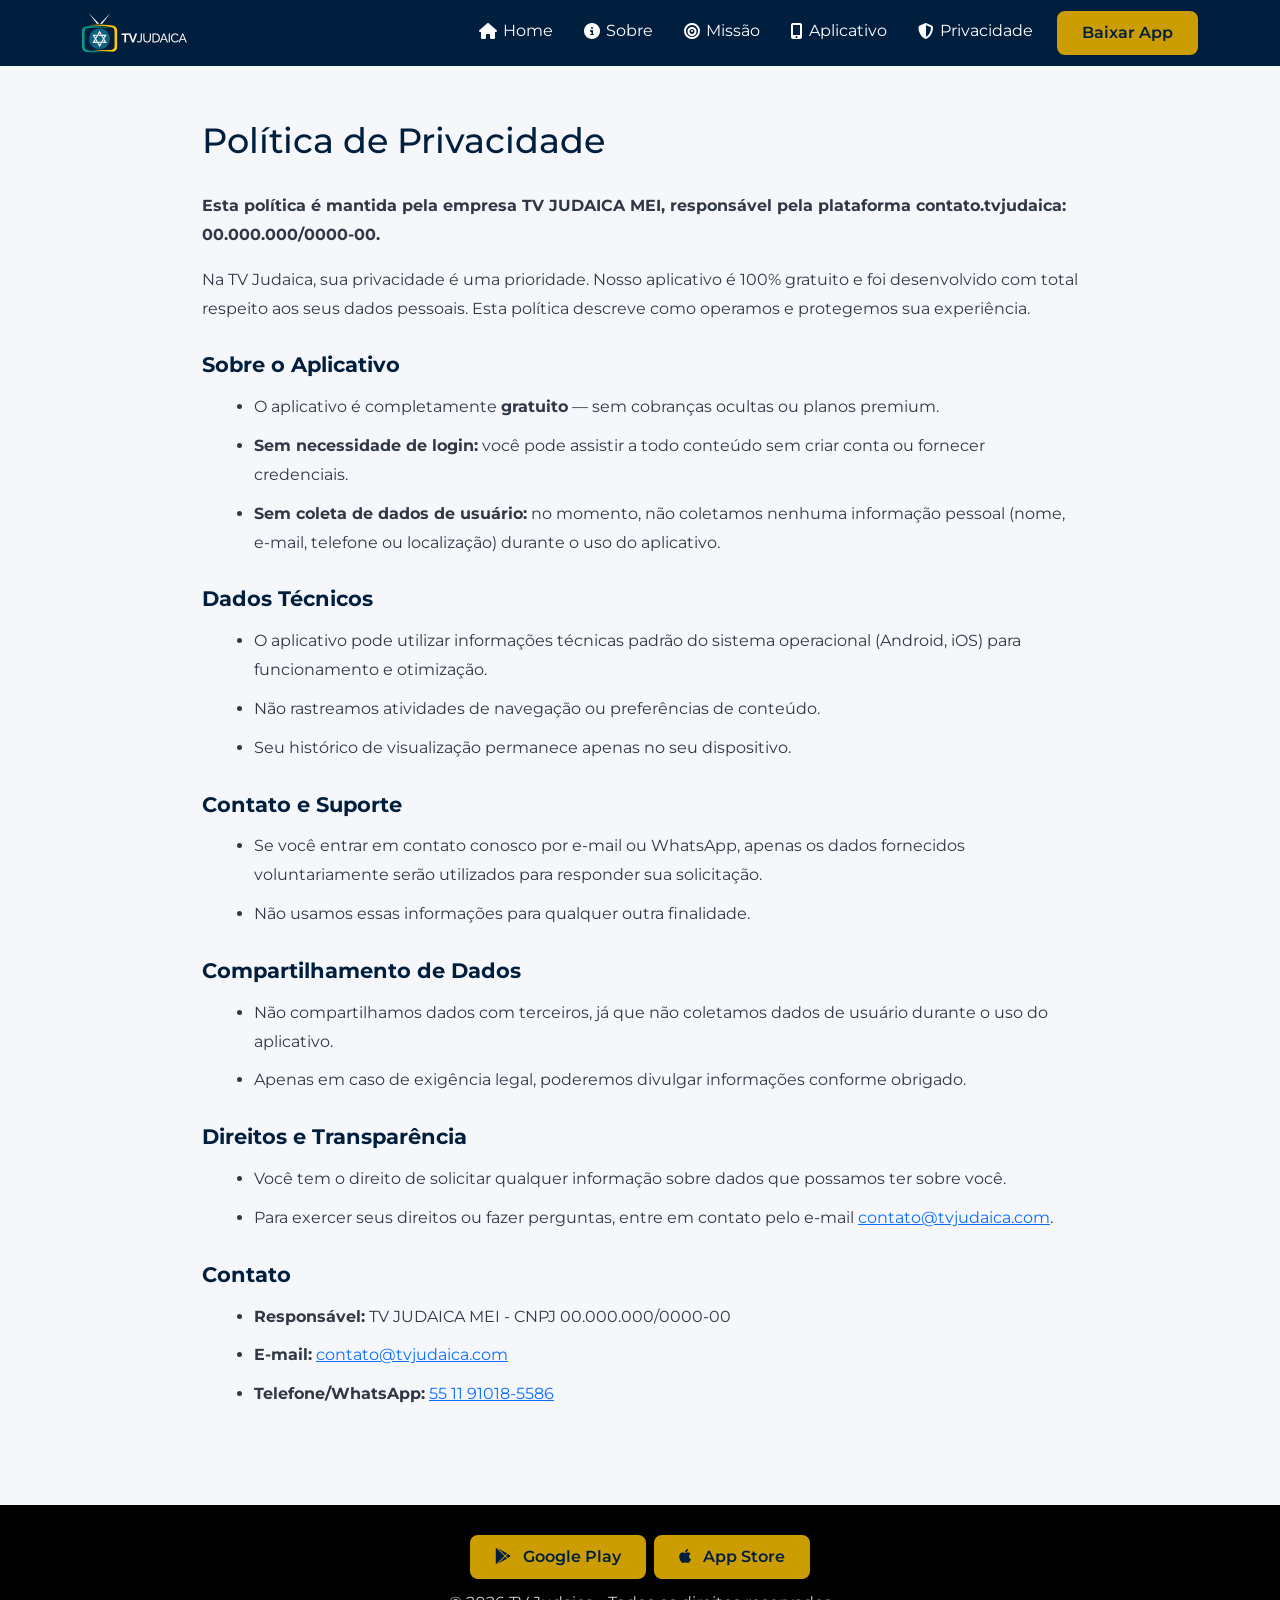
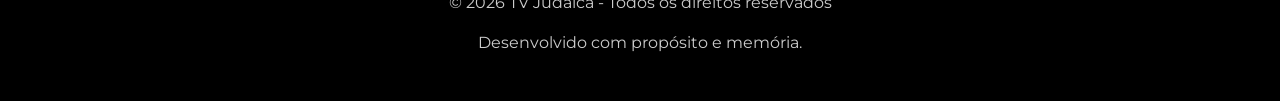
==== politica-de-privacidade.html @ 41a6c548 "start" ====
<!DOCTYPE html>
<html lang="pt-BR">

<head>
    <meta charset="UTF-8">
    <meta name="viewport" content="width=device-width, initial-scale=1.0">
    <title>TV Judaica | Política de Privacidade</title>
    <meta name="description"
        content="Política de Privacidade da TV Judaica - Saiba como protegemos seus dados.">
    <link href="https://cdn.jsdelivr.net/npm/bootstrap@5.3.2/dist/css/bootstrap.min.css" rel="stylesheet">
    <link rel="stylesheet" href="https://cdnjs.cloudflare.com/ajax/libs/font-awesome/6.5.0/css/all.min.css">
    <link rel="stylesheet" href="style.css">
    <style>
        .policy-section { padding: 80px 0; }
        .policy-content { max-width: 900px; margin: 0 auto; }
        .policy-content h1 { font-size: 2.2rem; margin-bottom: 30px; color: #001F3E; }
        .policy-content h3 { font-size: 1.3rem; margin-top: 30px; margin-bottom: 15px; color: #001F3E; font-weight: 700; }
        .policy-content p, .policy-content ul { line-height: 1.8; color: #303846; }
        .policy-content ul { margin-left: 20px; }
        .policy-content li { margin-bottom: 10px; }
    </style>
</head>

<body>

    <nav class="navbar navbar-expand-lg navbar-dark fixed-top">
        <div class="container">
            <a class="navbar-brand" href="index.html">
                <img src="./images/logo-tv.png" alt="Logo TV Judaica" height="40">
            </a>
            <button class="navbar-toggler" type="button" data-bs-toggle="collapse" data-bs-target="#navMenu">
                <span class="navbar-toggler-icon"></span>
            </button>
            <div class="collapse navbar-collapse" id="navMenu">
                <ul class="navbar-nav ms-auto">
                    <li class="nav-item"><a class="nav-link" href="index.html"><i class="fas fa-home"></i> Home</a></li>
                    <li class="nav-item"><a class="nav-link" href="index.html#sobre"><i class="fas fa-info-circle"></i> Sobre</a></li>
                    <li class="nav-item"><a class="nav-link" href="index.html#missao"><i class="fas fa-bullseye"></i> Missão</a></li>
                    <li class="nav-item"><a class="nav-link" href="index.html#app"><i class="fas fa-mobile-alt"></i> Aplicativo</a></li>
                    <li class="nav-item"><a class="nav-link" href="politica-de-privacidade.html"><i class="fas fa-shield-alt"></i> Privacidade</a></li>
                    <li class="nav-item">
                        <a href="index.html#app" class="btn btn-primary-custom ms-3">Baixar App</a>
                    </li>
                </ul>
            </div>
        </div>
    </nav>

    <section class="policy-section" style="padding-top: 120px;">
        <div class="container policy-content">
            <h1>Política de Privacidade</h1>
            <p><strong>Esta política é mantida pela empresa TV JUDAICA MEI, responsável pela plataforma contato.tvjudaica: 00.000.000/0000-00.</strong></p>
            <p>Na TV Judaica, sua privacidade é uma prioridade. Nosso aplicativo é 100% gratuito e foi desenvolvido com total respeito aos seus dados pessoais. Esta política descreve como operamos e protegemos sua experiência.</p>

            <h3>Sobre o Aplicativo</h3>
            <ul>
                <li>O aplicativo é completamente <strong>gratuito</strong> — sem cobranças ocultas ou planos premium.</li>
                <li><strong>Sem necessidade de login:</strong> você pode assistir a todo conteúdo sem criar conta ou fornecer credenciais.</li>
                <li><strong>Sem coleta de dados de usuário:</strong> no momento, não coletamos nenhuma informação pessoal (nome, e-mail, telefone ou localização) durante o uso do aplicativo.</li>
            </ul>

            <h3>Dados Técnicos</h3>
            <ul>
                <li>O aplicativo pode utilizar informações técnicas padrão do sistema operacional (Android, iOS) para funcionamento e otimização.</li>
                <li>Não rastreamos atividades de navegação ou preferências de conteúdo.</li>
                <li>Seu histórico de visualização permanece apenas no seu dispositivo.</li>
            </ul>

            <h3>Contato e Suporte</h3>
            <ul>
                <li>Se você entrar em contato conosco por e-mail ou WhatsApp, apenas os dados fornecidos voluntariamente serão utilizados para responder sua solicitação.</li>
                <li>Não usamos essas informações para qualquer outra finalidade.</li>
            </ul>

            <h3>Compartilhamento de Dados</h3>
            <ul>
                <li>Não compartilhamos dados com terceiros, já que não coletamos dados de usuário durante o uso do aplicativo.</li>
                <li>Apenas em caso de exigência legal, poderemos divulgar informações conforme obrigado.</li>
            </ul>

            <h3>Direitos e Transparência</h3>
            <ul>
                <li>Você tem o direito de solicitar qualquer informação sobre dados que possamos ter sobre você.</li>
                <li>Para exercer seus direitos ou fazer perguntas, entre em contato pelo e-mail <a href="mailto:contato@tvjudaica.com">contato@tvjudaica.com</a>.</li>
            </ul>

            <h3>Contato</h3>
            <ul>
                <li><strong>Responsável:</strong> TV JUDAICA MEI - CNPJ 00.000.000/0000-00</li>
                <li><strong>E-mail:</strong> <a href="mailto:contato@tvjudaica.com">contato@tvjudaica.com</a></li>
                <li><strong>Telefone/WhatsApp:</strong> <a href="https://wa.me/5511910185586" target="_blank">55 11 91018-5586</a></li>
            </ul>
        </div>
    </section>

    <footer class="text-center">
        <div class="container">
            <div class="d-flex justify-content-center gap-2 footer-store">
                <a href="https://play.google.com/store/search?q=tv+judaica&c=apps&hl=en" target="_blank" rel="noopener" class="btn btn-primary-custom">
                    <i class="fab fa-google-play"></i>
                    <span class="ms-2">Google Play</span>
                </a>
                <a href="https://apps.apple.com/br/app/tv-judaica/id6744783999" target="_blank" rel="noopener" class="btn btn-primary-custom">
                    <i class="fab fa-apple"></i>
                    <span class="ms-2">App Store</span>
                </a>
            </div>
            <p>© 2026 TV Judaica - Todos os direitos reservados</p>
            <p>
                Desenvolvido com propósito e memória.
            </p>
        </div>
    </footer>

    <script src="https://code.jquery.com/jquery-3.7.1.min.js"></script>
    <script src="https://cdn.jsdelivr.net/npm/bootstrap@5.3.2/dist/js/bootstrap.bundle.min.js"></script>

    <script>
        $('a.nav-link, .btn-primary-custom').on('click', function (e) {
            var href = $(this).attr('href');
            if (href && href.includes('#') && !href.startsWith('http')) {
                var hash = href.substring(href.indexOf('#'));
                var target = $(hash);
                if (target.length) {
                    e.preventDefault();
                    $('html, body').animate({
                        scrollTop: target.offset().top - 70
                    }, 800);
                }
            }
        });
    </script>

</body>

</html>
---- style.css ----
@import url('https://fonts.googleapis.com/css2?family=Montserrat:wght@400;600;700;800&display=swap');

body {
    font-family: 'Montserrat', sans-serif;
    background-color: #f5f7fa;
}

.navbar {
    background-color: #001F3E;
}

.navbar-brand {
    font-weight: 700;
    color: #fff !important;
}

.nav-link {
    color: #fff !important;
    margin-left: 15px;
    display: flex;
    align-items: center;
    gap: 6px;
}

.nav-link i {
    font-size: 1rem;
}

.btn-primary-custom {
    background-color: #CC9D00;
    border: none;
    color: #001F3E;
    font-weight: 600;
    padding: 10px 25px;
    border-radius: 8px;
    transition: background-color .25s ease;
}

.btn-primary-custom:hover {
    background-color: #B8860B;
    color: #001F3E;
}

.hero {
    background: linear-gradient(135deg, #001F3E 0%, #003366 100%);
    color: #fff;
    /* padding: 100px 0; */
    padding-top: 100px;
}

.hero h1 {
    font-size: 3rem;
    font-weight: 800;
}

.hero span {
    color: #FFD700;
}

.mockup-img {
    max-width: 100%;
    border-radius: 20px;
    box-shadow: 0 20px 40px rgba(0, 0, 0, 0.4);
}

.section-padding {
    padding: 80px 0;
}

.feature-box {
    padding: 30px;
    border-radius: 15px;
    background-color: #fff;
    box-shadow: 0 10px 30px rgba(0, 0, 0, 0.05);
    transition: 0.3s;
}

.feature-box:hover {
    transform: translateY(-5px);
}

.feature-icon {
    font-size: 40px;
    color: #001F3E;
    margin-bottom: 20px;
}

.bg-dark-section {
    background-color: #001F3E;
    color: #fff;
}

footer {
    background-color: #000;
    color: #ccc;
    padding: 30px 0;
}

footer a {
    color: #FFD700;
    text-decoration: none;
}

@media (max-width: 768px) {
    .hero {
        text-align: center;
    }

    .hero h1 {
        font-size: 2.2rem;
    }
}

/* Live player and store buttons moved from inline styles in index.html */
.live-player { max-width: 1280px; margin: 90px auto 40px; padding: 0 16px; }
.live-player .video-wrapper { position: relative; padding-top: 56.25%; background:#000; border-radius:8px; overflow:hidden; }
.live-player iframe { position: absolute; top: 0; left: 0; width: 100%; height: 100%; border: 0; }
@media (min-width:1600px) {
    .live-player { max-width: 1600px; }
}
.live-player h2 { font-size: 1.8rem; margin: 0; }
.live-player .live-subtitle { margin: 4px 0 0; color: #e9ecef; opacity: .9; }
.store-links a { text-decoration: none; }
.btn-store { display: inline-flex; align-items: center; gap: .5rem; padding: .5rem .9rem; border-radius: 6px; }
.btn-store .fab { font-size: 1.2rem; }

/* Footer store links spacing */
.footer-store { margin-bottom: 12px; }

/* Success indicators section */
.stats-section { background: linear-gradient(180deg, #ffffff 0%, #f8f9fb 100%); }
.stat-box { padding: 30px; border-radius: 12px; transition: transform .25s ease, box-shadow .25s ease; }
.stat-box:hover { transform: translateY(-6px); box-shadow: 0 20px 40px rgba(0,0,0,0.06); }
.stat-number { font-size: 2.2rem; font-weight: 800; color: #001F3E; margin-top: 8px; }
.stat-label { color: #58616a; margin-top: 6px; font-weight: 600; }
.stats-note { color: #303846; font-size: 1.05rem; max-width: 900px; margin: 0 auto; }

@media (max-width: 576px) {
    .stat-number { font-size: 1.6rem; }
}
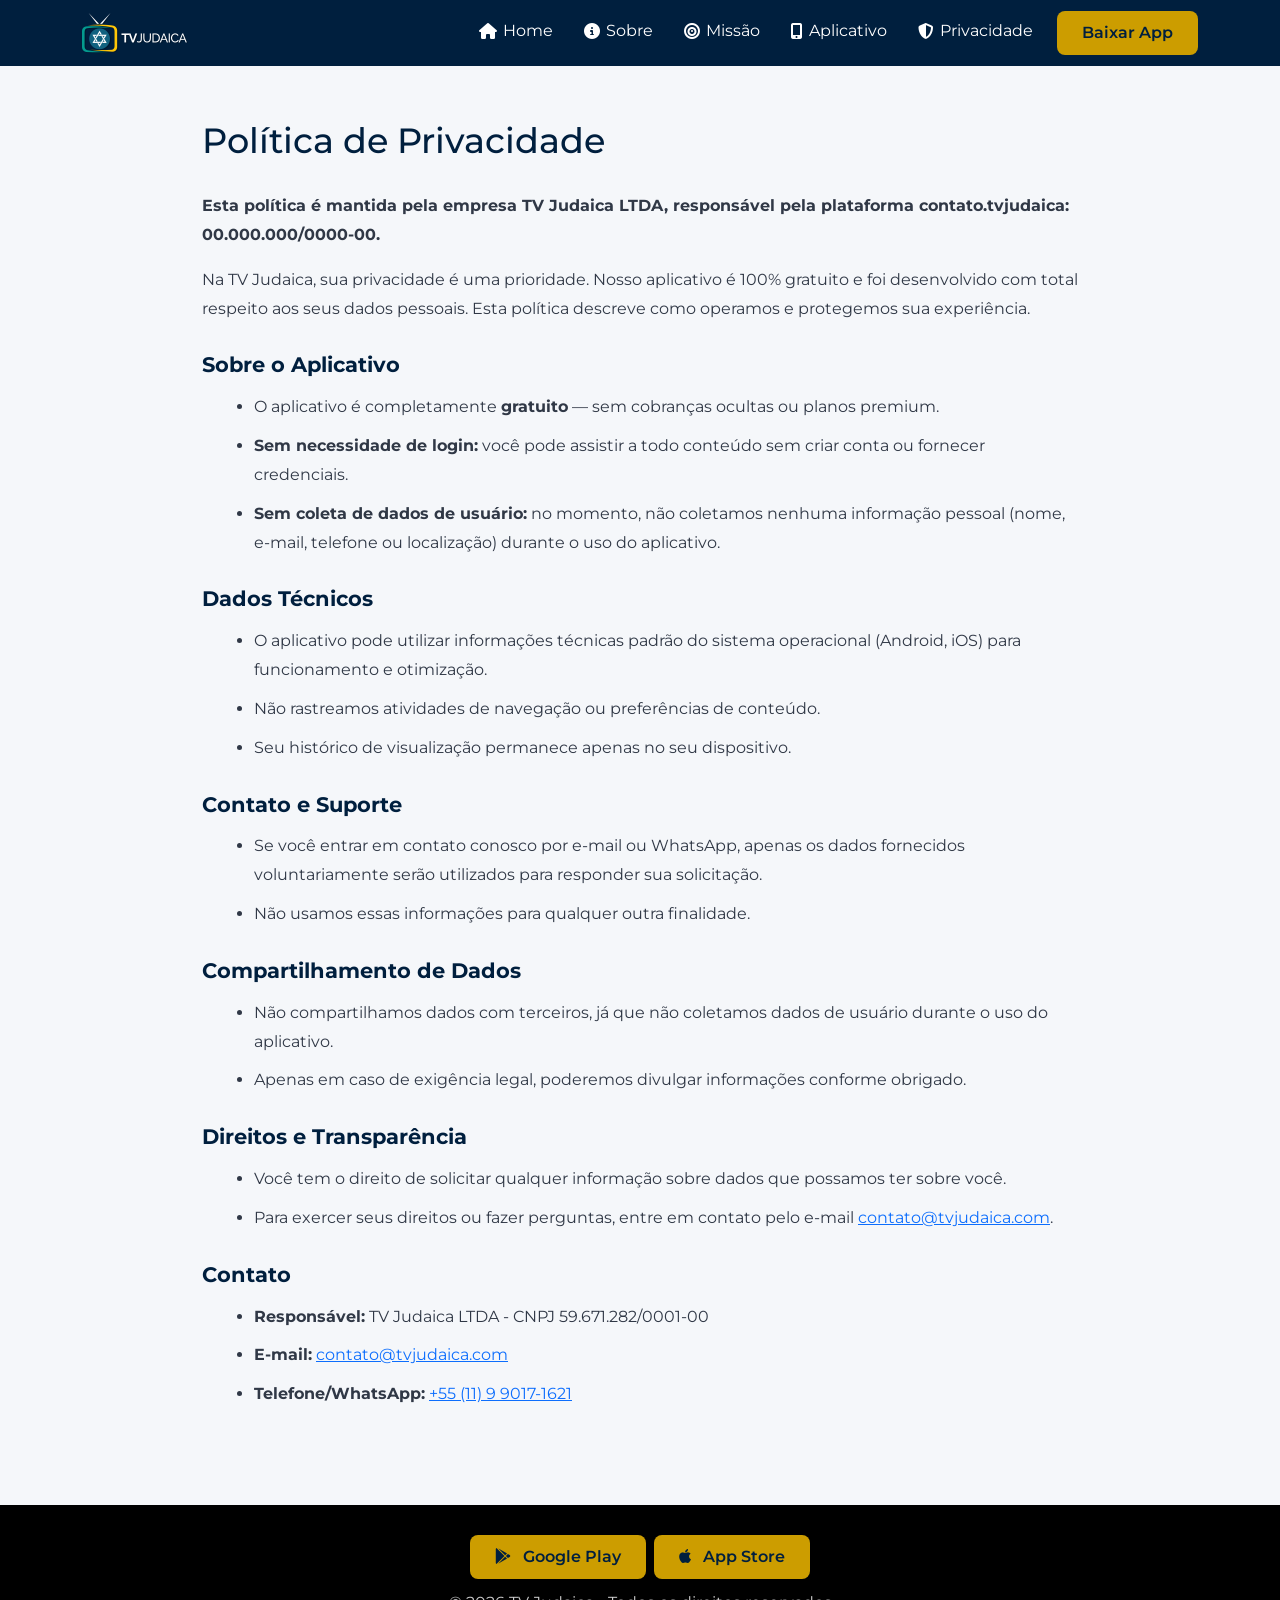
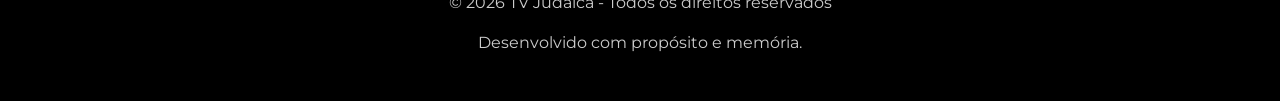
==== commit 2fa09f64: "ajuste dados cnpj" ====
--- a/politica-de-privacidade.html
+++ b/politica-de-privacidade.html
@@ -49,7 +49,7 @@
     <section class="policy-section" style="padding-top: 120px;">
         <div class="container policy-content">
             <h1>Política de Privacidade</h1>
-            <p><strong>Esta política é mantida pela empresa TV JUDAICA MEI, responsável pela plataforma contato.tvjudaica: 00.000.000/0000-00.</strong></p>
+            <p><strong>Esta política é mantida pela empresa TV Judaica LTDA, responsável pela plataforma contato.tvjudaica: 00.000.000/0000-00.</strong></p>
             <p>Na TV Judaica, sua privacidade é uma prioridade. Nosso aplicativo é 100% gratuito e foi desenvolvido com total respeito aos seus dados pessoais. Esta política descreve como operamos e protegemos sua experiência.</p>
 
             <h3>Sobre o Aplicativo</h3>
@@ -86,9 +86,9 @@
 
             <h3>Contato</h3>
             <ul>
-                <li><strong>Responsável:</strong> TV JUDAICA MEI - CNPJ 00.000.000/0000-00</li>
+                <li><strong>Responsável:</strong> TV Judaica LTDA - CNPJ 59.671.282/0001-00</li>
                 <li><strong>E-mail:</strong> <a href="mailto:contato@tvjudaica.com">contato@tvjudaica.com</a></li>
-                <li><strong>Telefone/WhatsApp:</strong> <a href="https://wa.me/5511910185586" target="_blank">55 11 91018-5586</a></li>
+                <li><strong>Telefone/WhatsApp:</strong> <a href="https://wa.me/5511990171621" target="_blank">+55 (11) 9 9017-1621</a></li>
             </ul>
         </div>
     </section>
